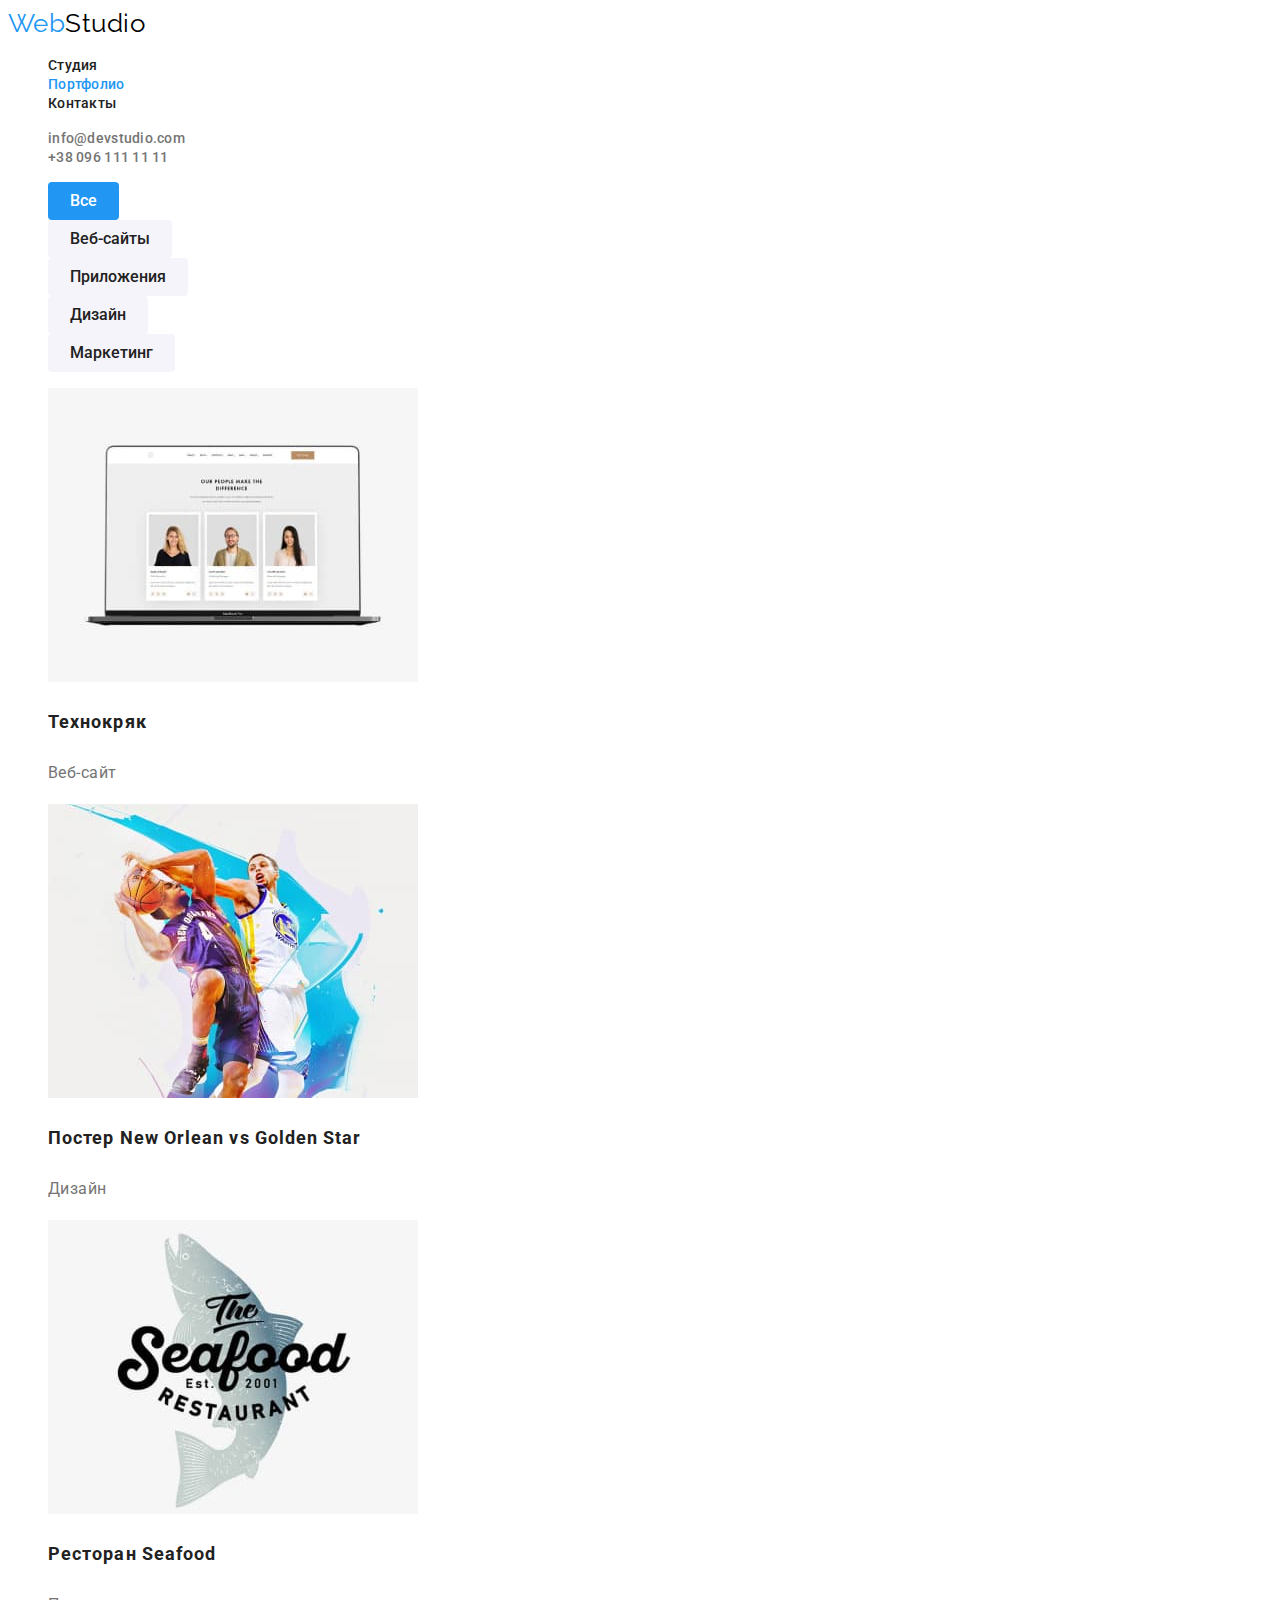
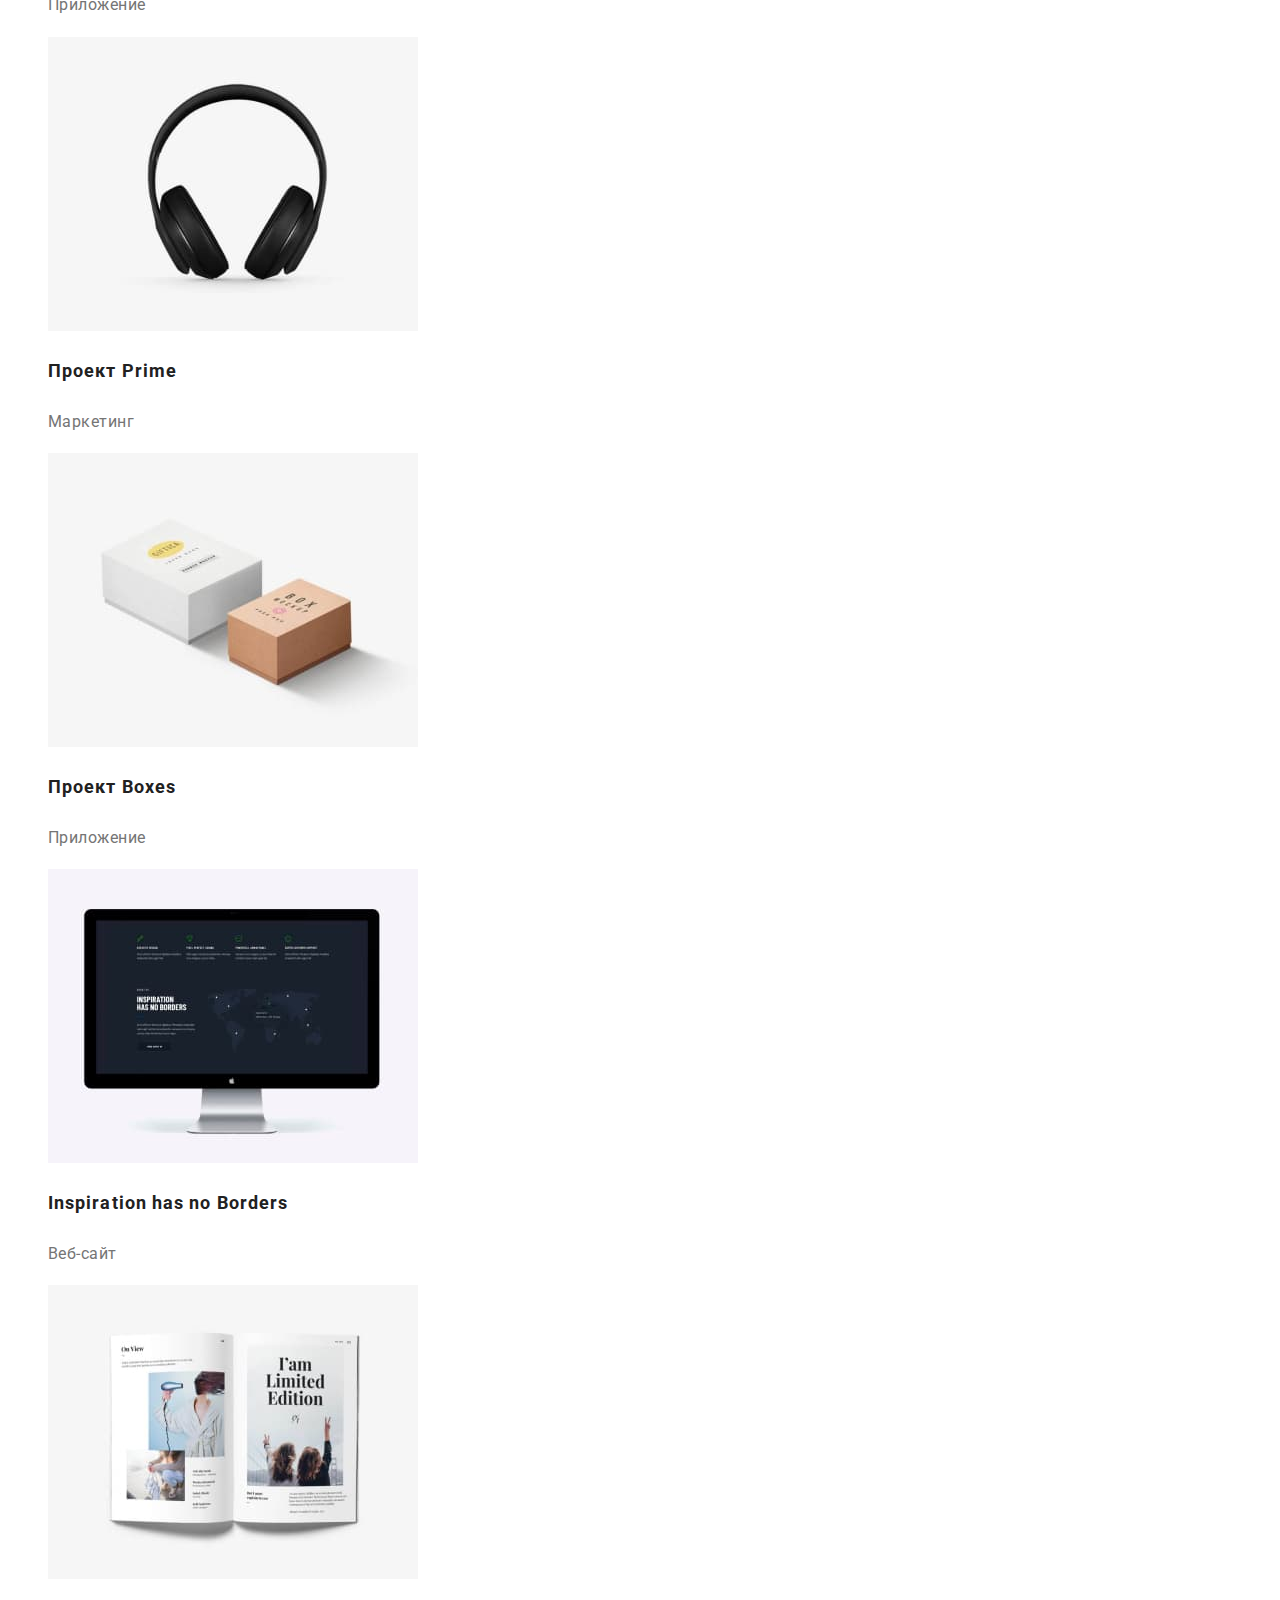
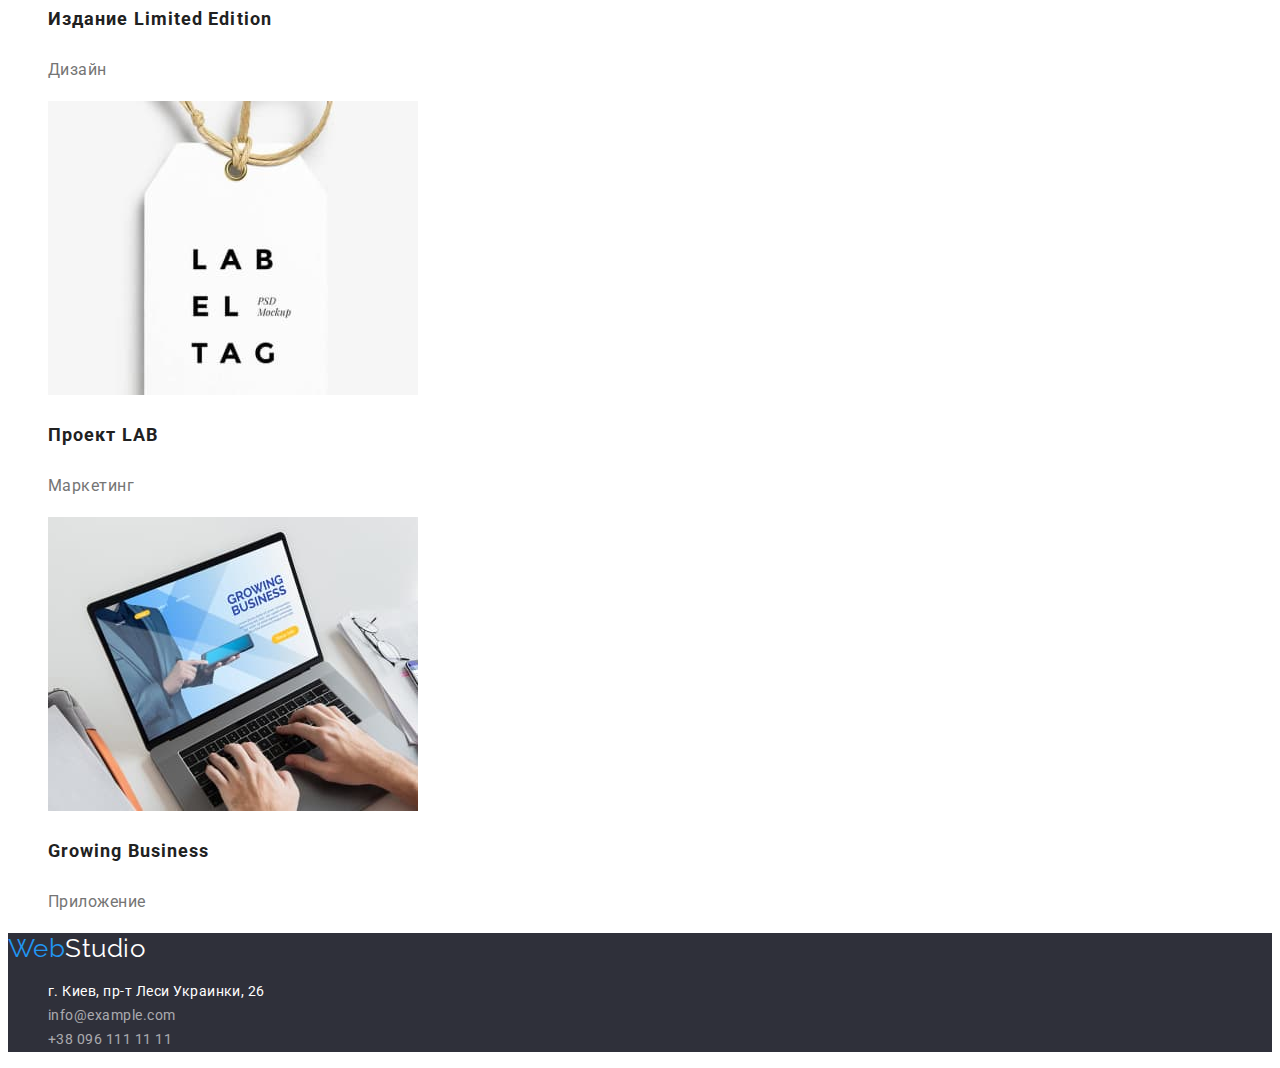
==== portfolio.html @ 4c41db7e "Initial commit" ====
<!DOCTYPE html>
<html lang="ru">
<head>
    <meta charset="UTF-8">
    <meta http-equiv="X-UA-Compatible" content="IE=edge">
    <meta name="viewport" content="width=device-width, initial-scale=1.0">
    <title>WebStudio</title>
    <link href="https://fonts.googleapis.com/css2?family=Raleway:wght@700&family=Roboto:wght@400;500;700&display=swap" rel="stylesheet">
    <link rel="stylesheet" href="./css/styles.css">
</head>
<body>
        <header class="header">
            <nav>
                <a href="./index.html" class="logo"><span class="accent">Web</span>Studio</a>
                <ul class="site-nav list">
                    <li>
                        <a href="./index.html" class="link">Студия</a>
                    </li>
                    <li>
                        <a href="./portfolio.html" class="link current">Портфолио</a>
                    </li>
                    <li>
                        <a href="/" class="link">Контакты</a>
                    </li>
                </ul>
            </nav>
            <ul class="contacts list">
                <li>
                    <a href="mailto:info@devstudio.com" class="link">info@devstudio.com</a>
                </li>
                <li>
                    <a href="tel:+380961111111" class="link">+38 096 111 11 11</a>
                </li>
            </ul>
        </header>
        <main>
            <section class="section-portf">
                <h1 class="visually-hidden">Меню</h1>
                <ul class="button-menu">
                    <li>
                        <button type="button" class="button-potrf active">Все</button>
                    </li>
                    <li>
                        <button type="button" class="button-potrf">Веб-сайты</button>
                    </li>
                    <li>
                        <button type="button" class="button-potrf">Приложения</button>
                    </li>
                    <li>
                        <button type="button" class="button-potrf">Дизайн</button>
                    </li>
                    <li>
                        <button type="button" class="button-potrf">Маркетинг</button>
                    </li>     
                </ul>
                <ul class="content">
                    <li>
                        <img src="./images/P1.jpg" alt="ноутбук с веб-сайтом" width="370" height="294">
                        <h3 class="title">Технокряк</h3>
                        <p class="context">Веб-сайт</p>
                    </li>
                    <li>
                        <img src="./images/P2.jpg" alt="два баскетбольных игрока" width="370" height="294">
                        <h3 class="title">Постер New Orlean vs Golden Star</h3>
                        <p class="context">Дизайн</p>
                    </li>
                    <li>
                        <img src="./images/P3.jpg" alt="рыба" width="370" height="294">
                        <h3 class="title">Ресторан Seafood</h3>
                        <p class="context">Приложение</p>
                    </li>
                    <li>
                        <img src="./images/P4.jpg" alt="наушники" width="370" height="294">
                        <h3 class="title">Проект Prime</h3>
                        <p class="context">Маркетинг</p>
                    </li>
                    <li>
                        <img src="./images/P5.jpg" alt="коробки" width="370" height="294">
                        <h3 class="title">Проект Boxes</h3>
                        <p class="context">Приложение</p>
                    </li>
                    <li>
                        <img src="./images/P6.jpg" alt="монитор" width="370" height="294">
                        <h3 class="title">Inspiration has no Borders</h3>
                        <p class="context">Веб-сайт</p>
                    </li>
                    <li>
                        <img src="./images/P7.jpg" alt="журнал" width="370" height="294">
                        <h3 class="title">Издание Limited Edition</h3>
                        <p class="context">Дизайн</p>
                    </li>
                    <li>
                        <img src="./images/P8.jpg" alt="бирка" width="370" height="294">
                        <h3 class="title">Проект LAB</h3>
                        <p class="context">Маркетинг</p>
                    </li>
                    <li>
                        <img src="./images/P9.jpg" alt="ноутбук с веб-сайтом" width="370" height="294">
                        <h3 class="title">Growing Business</h3>
                        <p class="context">Приложение</p>
                    </li>
                </ul>
            </section>
        </main>
        <footer class="footer">
            <a href="./index.html" class="logo-white"><span class="accent">Web</span>Studio</a>
            <address class="address">
                <ul class="address-nav">
                    <li><a class="link-nav" href="https://bit.ly/3pXMvUd" target="_blank" rel="noopener noreferrer">г. Киев,
                            пр-т
                            Леси Украинки, 26</a></li>
                    <li><a class="link" href="mailto:info@devstudio.com">info@example.com</a></li>
                    <li><a class="link" href="tel:+380961111111">+38 096 111 11 11</a></li>
                </ul>
            </address>
        </footer>
</body>
</html>
---- css/styles.css ----
:root {
    --primary-text-color: #757575;
    --title-text-color: #212121;
    --accent-color: #2196F3;
    --button-hover-color: #188CE8;
    --primary-white-color: #FFFFFF;
    --secondary-white-color: #F5F4FA;
    --address-link-color: rgba(255, 255, 255, 0.6);
    --logo-color: #000000;
    --herofooter-bg-color: #2F303A;

    }

body {
    font-family: Roboto, sans-serif;
    letter-spacing: 0.03em;
    color: var(--primary-text-color);
    background-color: var(--primary-white-color);
}

a {
    text-decoration: none;
}

ul {
    list-style: none;
}

.visually-hidden {
    position: absolute;
    width: 1px;
    height: 1px;
    margin: -1px;
    border: 0;
    padding: 0;
    white-space: nowrap;
    clip-path: inset(100%);
    clip: rect(0 0 0 0);
    overflow: hidden;
}

.accent {
    color: var(--accent-color);
}

.logo {
    font-family: Raleway;
    font-size: 26px;
    line-height: 1.19;
    color: var(--logo-color);
}

.logo-white {
    font-family: Raleway;
    font-size: 26px;
    line-height: 1.19;
    color: var(--primary-white-color);
}

.site-nav .link {
    font-weight: 500;
    font-size: 14px;
    line-height: 1.14;
    letter-spacing: 0.02em;
    color: var(--title-text-color);
}

.site-nav .link:hover,
.site-nav .link:focus,
.contacts .link:hover,
.contacts .link:focus,
.address-nav .link:hover,
.address-nav .link:focus {
    color: var(--accent-color);
}

.site-nav .link.current {
    color: var(--accent-color);
}

.contacts .link {
    font-weight: 500;
    font-size: 14px;
    line-height: 1.14;
    letter-spacing: 0.02em;
    color: var(--primary-text-color);
}

.hero {
    background-color: var(--herofooter-bg-color);
}

.hero-title {
    font-weight: 900;
    font-size: 44px;
    line-height: 1.36;
    text-align: center;
    letter-spacing: 0.06em;
    text-transform: uppercase;
    color: var(--primary-white-color);
}

.button {
    font-family: inherit;
    font-weight: 700;
    font-size: 16px;
    line-height: 1.88;
    text-align: center;
    letter-spacing: 0.06em;
    color: var(--primary-white-color);
    background-color: var(--accent-color);
    padding: 10px 32px;
    border-radius: 4px;
    border: none;
    cursor: pointer;
}

.button:hover {
    color: var(--primary-white-color);
    background-color: var(--button-hover-color);
}

.peculiarities .title {
    font-size: 14px;
    line-height: 1.14;
    text-transform: uppercase;
    color: var(--title-text-color);
}

.text {
    font-size: 14px;
    line-height: 1.71;
}

.section-title,
.team-title {
    font-size: 36px;
    line-height: 1.17;
    text-align: center;
    color: var(--title-text-color);
}

.team {
background-color: var(--secondary-white-color);
}

.work-list .title {
    font-weight: 500;
    font-size: 16px;
    line-height: 1.19;
    color: var(--title-text-color);
}

.team-text {
    font-size: 16px;
    line-height: 1.19;
}

.footer {
    background-color: var(--herofooter-bg-color);
}

.address-nav .link-nav {
    font-style: normal;
    font-size: 14px;
    line-height: 1.71;
    color: var(--primary-white-color);
}

.address-nav .link {
    font-style: normal;
    font-size: 14px;
    line-height: 1.71;
    color: var(--address-link-color);
}

/* Стили портфолио */

.button-potrf {
    font-family: inherit;
    font-weight: 500;
    font-size: 16px;
    line-height: 1.63;
    text-align: center;
    color: var(--title-text-color);
    background-color: var(--secondary-white-color);
    padding: 6px 22px;
    border-radius: 4px;
    border: none;
    cursor: pointer
}

.button-menu .button-potrf.active,
.button-potrf:hover,
.button-potrf:focus {
    color: var(--primary-white-color);
    background-color: var(--accent-color);
}

.content .title {
    font-size: 18px;
    line-height: 2;
    letter-spacing: 0.06em;
    color: var(--title-text-color);
}

.context {
    font-size: 16px;
    line-height: 1.88;
}
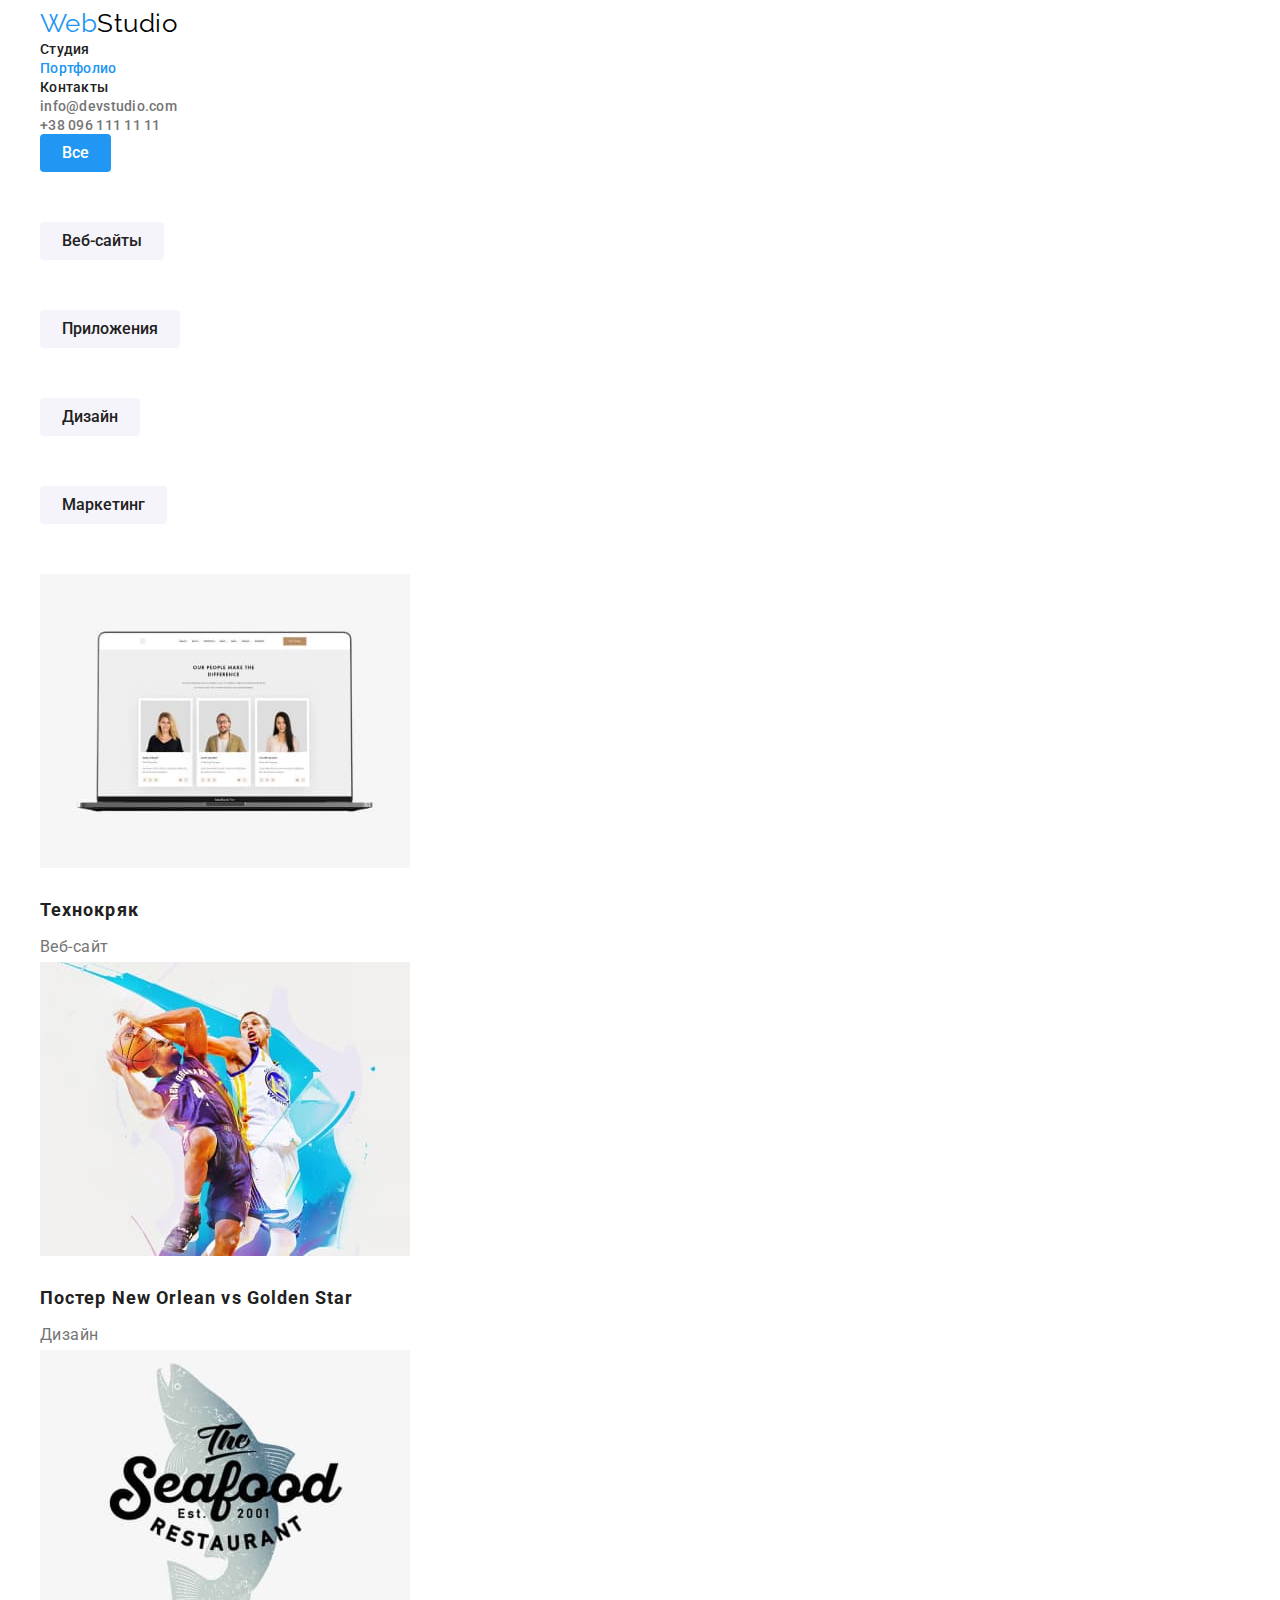
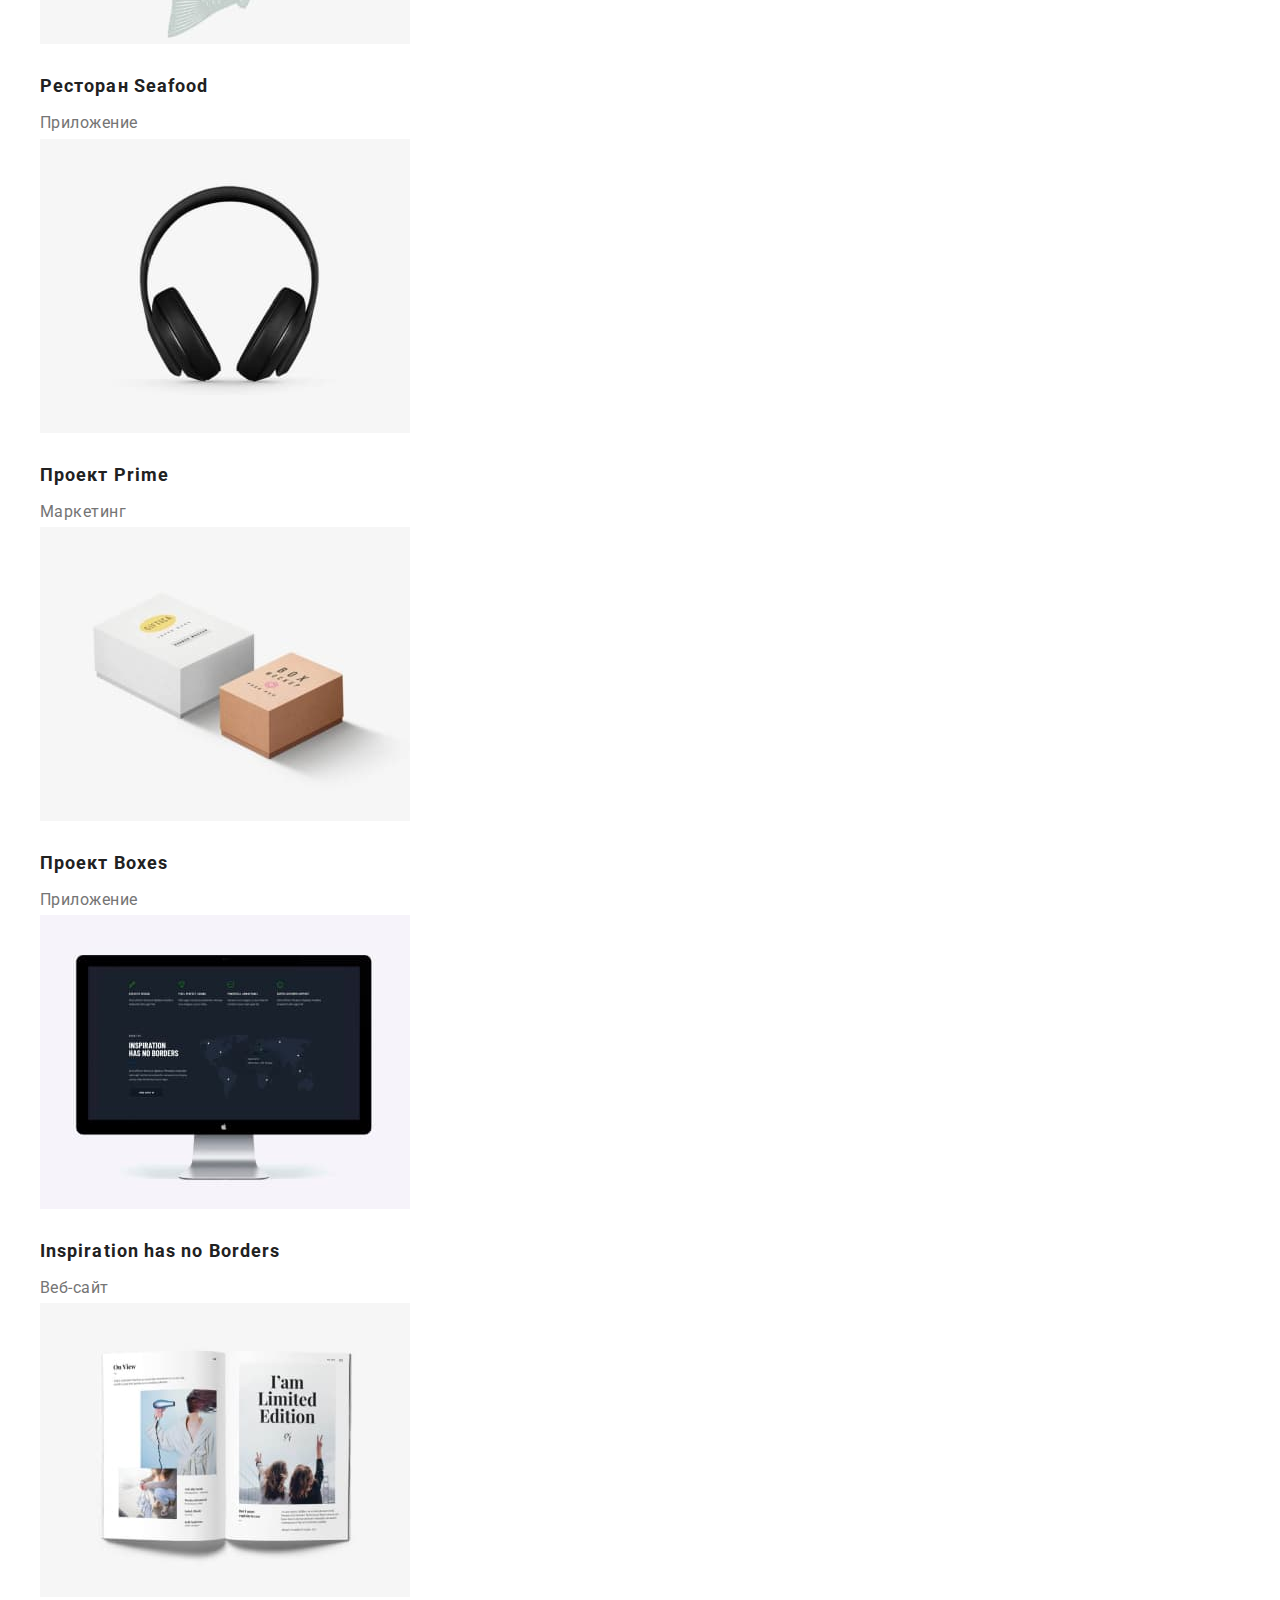
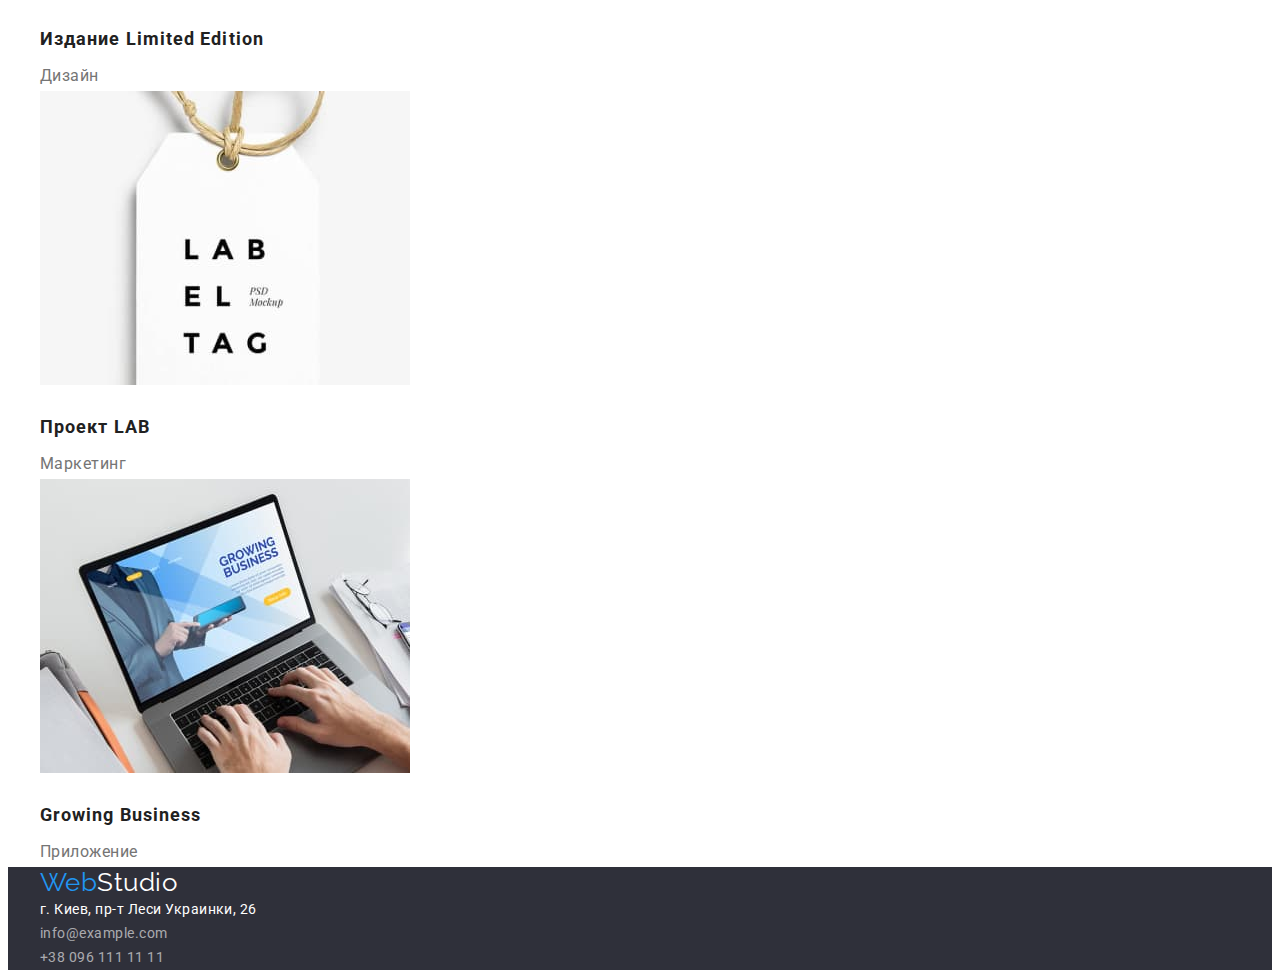
==== commit 36832e3c: "Контейнер, маджін" ====
--- a/portfolio.html
+++ b/portfolio.html
@@ -6,10 +6,14 @@
     <meta name="viewport" content="width=device-width, initial-scale=1.0">
     <title>WebStudio</title>
     <link href="https://fonts.googleapis.com/css2?family=Raleway:wght@700&family=Roboto:wght@400;500;700&display=swap" rel="stylesheet">
+    <link rel="stylesheet" href="https://cdnjs.cloudflare.com/ajax/libs/modern-normalize/1.1.0/modern-normalize.min.css"
+        integrity="sha512-wpPYUAdjBVSE4KJnH1VR1HeZfpl1ub8YT/NKx4PuQ5NmX2tKuGu6U/JRp5y+Y8XG2tV+wKQpNHVUX03MfMFn9Q=="
+        crossorigin="anonymous" referrerpolicy="no-referrer" />
     <link rel="stylesheet" href="./css/styles.css">
 </head>
 <body>
-        <header class="header">
+    <header class="header">
+        <div class="countainer">
             <nav>
                 <a href="./index.html" class="logo"><span class="accent">Web</span>Studio</a>
                 <ul class="site-nav list">
@@ -32,8 +36,10 @@
                     <a href="tel:+380961111111" class="link">+38 096 111 11 11</a>
                 </li>
             </ul>
-        </header>
-        <main>
+        </div>
+    </header>
+    <main>
+        <div class="countainer">
             <section class="section-portf">
                 <h1 class="visually-hidden">Меню</h1>
                 <ul class="button-menu">
@@ -51,7 +57,7 @@
                     </li>
                     <li>
                         <button type="button" class="button-potrf">Маркетинг</button>
-                    </li>     
+                    </li>
                 </ul>
                 <ul class="content">
                     <li>
@@ -101,8 +107,10 @@
                     </li>
                 </ul>
             </section>
-        </main>
-        <footer class="footer">
+        </div>
+    </main>
+    <footer class="footer">
+        <div class="countainer">
             <a href="./index.html" class="logo-white"><span class="accent">Web</span>Studio</a>
             <address class="address">
                 <ul class="address-nav">
@@ -113,6 +121,7 @@
                     <li><a class="link" href="tel:+380961111111">+38 096 111 11 11</a></li>
                 </ul>
             </address>
-        </footer>
+        </div>
+    </footer>
 </body>
 </html>--- a/css/styles.css
+++ b/css/styles.css
@@ -23,6 +23,8 @@
 }
 
 ul {
+    margin: 0;
+    padding: 0;
     list-style: none;
 }
 
@@ -43,6 +45,18 @@
     color: var(--accent-color);
 }
 
+.header {
+    border-bottom: 1px;
+    border-color: #ececec;
+}
+
+.countainer {
+    width: 1200px;
+    padding-left: 15px;
+    padding-right: 15px;
+    margin: 0 auto;
+}
+
 .logo {
     font-family: Raleway;
     font-size: 26px;
@@ -87,14 +101,16 @@
 }
 
 .hero {
+    text-align: center;
     background-color: var(--herofooter-bg-color);
 }
 
 .hero-title {
+    margin-top: 0;
+    margin-bottom: 30px;
     font-weight: 900;
     font-size: 44px;
     line-height: 1.36;
-    text-align: center;
     letter-spacing: 0.06em;
     text-transform: uppercase;
     color: var(--primary-white-color);
@@ -121,6 +137,8 @@
 }
 
 .peculiarities .title {
+    margin-top: 0;
+    margin-bottom: 10px;
     font-size: 14px;
     line-height: 1.14;
     text-transform: uppercase;
@@ -128,12 +146,16 @@
 }
 
 .text {
+    margin-top: 0;
+    margin-bottom: 0;
     font-size: 14px;
     line-height: 1.71;
 }
 
 .section-title,
 .team-title {
+    margin-top: 0;
+    margin-bottom: 50px;
     font-size: 36px;
     line-height: 1.17;
     text-align: center;
@@ -145,6 +167,8 @@
 }
 
 .work-list .title {
+    margin-top: 30px;
+    margin-bottom: 10px;
     font-weight: 500;
     font-size: 16px;
     line-height: 1.19;
@@ -152,6 +176,8 @@
 }
 
 .team-text {
+    margin-top: 0;
+    margin-bottom: 0;
     font-size: 16px;
     line-height: 1.19;
 }
@@ -177,6 +203,8 @@
 /* Стили портфолио */
 
 .button-potrf {
+    margin-top: 0;
+    margin-bottom: 50px;
     font-family: inherit;
     font-weight: 500;
     font-size: 16px;
@@ -198,6 +226,8 @@
 }
 
 .content .title {
+    margin-top: 20px;
+    margin-bottom: 4px;
     font-size: 18px;
     line-height: 2;
     letter-spacing: 0.06em;
@@ -205,6 +235,8 @@
 }
 
 .context {
+    margin-top: 0;
+    margin-bottom: 0;
     font-size: 16px;
     line-height: 1.88;
 }
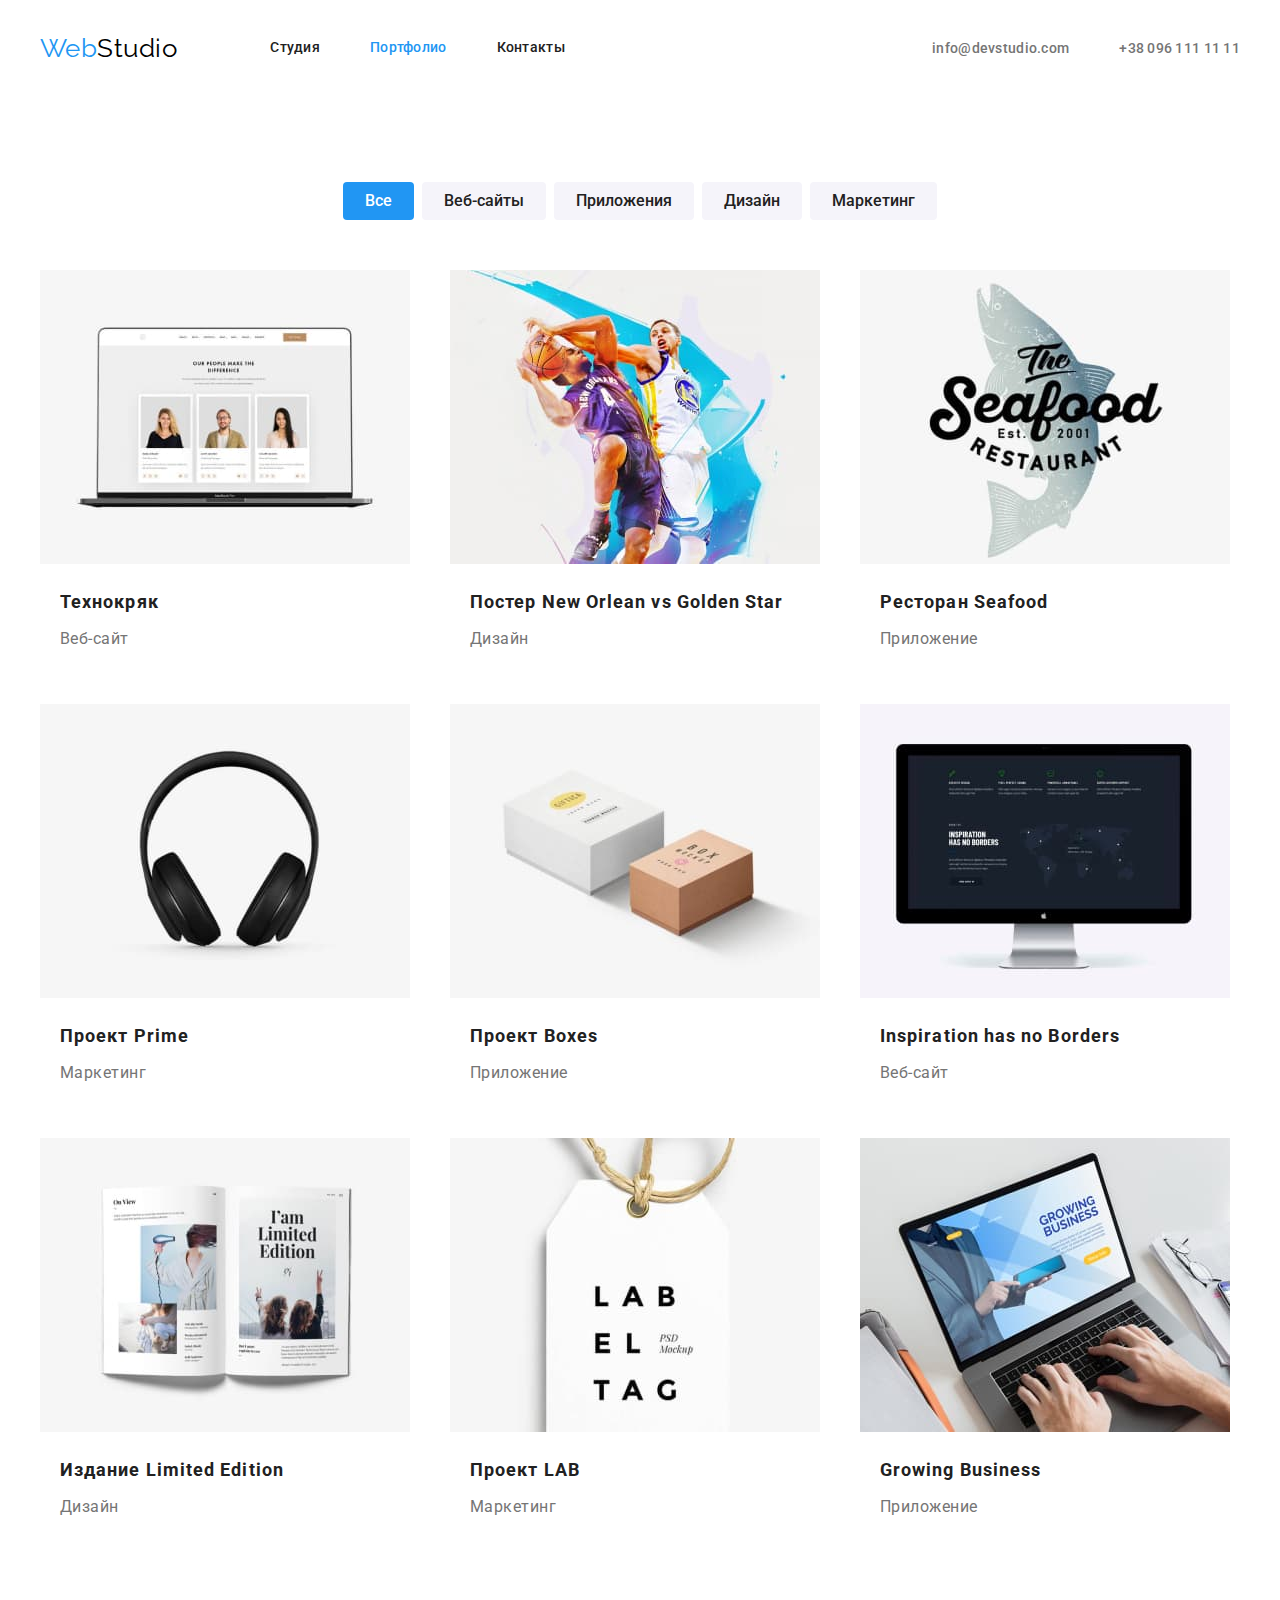
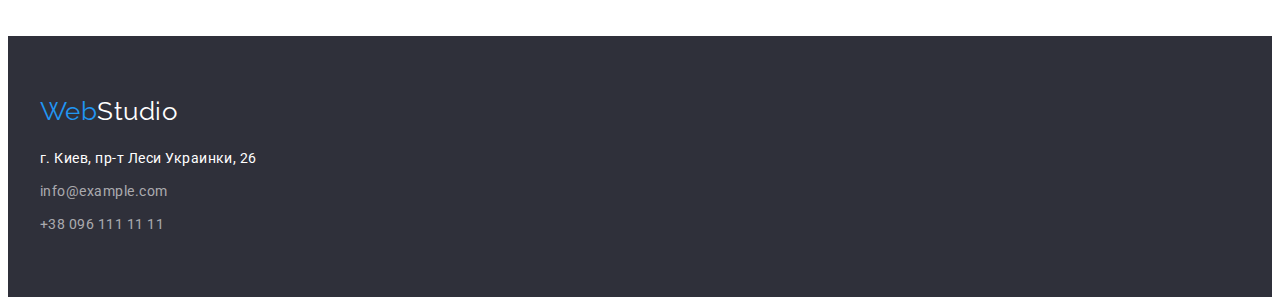
==== commit ad15cc3c: "ДЗ-3" ====
--- a/portfolio.html
+++ b/portfolio.html
@@ -13,26 +13,28 @@
 </head>
 <body>
     <header class="header">
-        <div class="countainer">
-            <nav>
-                <a href="./index.html" class="logo"><span class="accent">Web</span>Studio</a>
-                <ul class="site-nav list">
-                    <li>
+        <div class="countainer main-nav">
+            <nav class="main-nav">
+                <a href="./index.html" class="logo">
+                    <span class="accent">Web</span>Studio
+                </a>
+                <ul class="site-nav">
+                    <li class="item">
                         <a href="./index.html" class="link">Студия</a>
                     </li>
-                    <li>
+                    <li class="item">
                         <a href="./portfolio.html" class="link current">Портфолио</a>
                     </li>
-                    <li>
+                    <li class="item">
                         <a href="/" class="link">Контакты</a>
                     </li>
                 </ul>
             </nav>
-            <ul class="contacts list">
-                <li>
+            <ul class="contacts">
+                <li class="item">
                     <a href="mailto:info@devstudio.com" class="link">info@devstudio.com</a>
                 </li>
-                <li>
+                <li class="item">
                     <a href="tel:+380961111111" class="link">+38 096 111 11 11</a>
                 </li>
             </ul>
@@ -40,85 +42,139 @@
     </header>
     <main>
         <div class="countainer">
-            <section class="section-portf">
+            <section class="section portf">
                 <h1 class="visually-hidden">Меню</h1>
                 <ul class="button-menu">
-                    <li>
+                    <li class="item">
                         <button type="button" class="button-potrf active">Все</button>
                     </li>
-                    <li>
+                    <li class="item">
                         <button type="button" class="button-potrf">Веб-сайты</button>
                     </li>
-                    <li>
+                    <li class="item">
                         <button type="button" class="button-potrf">Приложения</button>
                     </li>
-                    <li>
+                    <li class="item">
                         <button type="button" class="button-potrf">Дизайн</button>
                     </li>
-                    <li>
+                    <li class="item">
                         <button type="button" class="button-potrf">Маркетинг</button>
                     </li>
                 </ul>
                 <ul class="content">
-                    <li>
-                        <img src="./images/P1.jpg" alt="ноутбук с веб-сайтом" width="370" height="294">
-                        <h3 class="title">Технокряк</h3>
-                        <p class="context">Веб-сайт</p>
+                    <li class="item">
+                        <article class="card-portf">
+                            <div class="card-thumb">
+                                <img src="./images/P1.jpg" alt="ноутбук с веб-сайтом" width="370" height="294">
+                            </div>
+                            <div class="card-context">
+                                <h3 class="title">Технокряк</h3>
+                                <p class="context">Веб-сайт</p>
+                            </div>
+                        </article>
                     </li>
-                    <li>
-                        <img src="./images/P2.jpg" alt="два баскетбольных игрока" width="370" height="294">
-                        <h3 class="title">Постер New Orlean vs Golden Star</h3>
-                        <p class="context">Дизайн</p>
+                    <li class="item">
+                        <article class="card-portf">
+                            <div class="card-thumb">
+                                <img src="./images/P2.jpg" alt="два баскетбольных игрока" width="370" height="294">
+                            </div>
+                            <div class="card-context">
+                                <h3 class="title">Постер New Orlean vs Golden Star</h3>
+                                <p class="context">Дизайн</p>
+                            </div>
+                        </article>
                     </li>
-                    <li>
-                        <img src="./images/P3.jpg" alt="рыба" width="370" height="294">
-                        <h3 class="title">Ресторан Seafood</h3>
-                        <p class="context">Приложение</p>
+                    <li class="item">
+                        <article class="card-portf">
+                            <div class="card-thumb">
+                                <img src="./images/P3.jpg" alt="рыба" width="370" height="294">
+                            </div>
+                            <div class="card-context">
+                                <h3 class="title">Ресторан Seafood</h3>
+                                <p class="context">Приложение</p>
+                            </div>
+                        </article>
                     </li>
-                    <li>
-                        <img src="./images/P4.jpg" alt="наушники" width="370" height="294">
-                        <h3 class="title">Проект Prime</h3>
-                        <p class="context">Маркетинг</p>
+                    <li class="item">
+                        <article class="card-portf">
+                            <div class="card-thumb">
+                                <img src="./images/P4.jpg" alt="наушники" width="370" height="294">
+                            </div>
+                            <div class="card-context">
+                                <h3 class="title">Проект Prime</h3>
+                                <p class="context">Маркетинг</p>
+                            </div>
+                        </article>
                     </li>
-                    <li>
-                        <img src="./images/P5.jpg" alt="коробки" width="370" height="294">
-                        <h3 class="title">Проект Boxes</h3>
-                        <p class="context">Приложение</p>
+                    <li class="item">
+                        <article class="card-portf">
+                            <div class="card-thumb">
+                                <img src="./images/P5.jpg" alt="коробки" width="370" height="294">
+                            </div>
+                            <div class="card-context">
+                                <h3 class="title">Проект Boxes</h3>
+                                <p class="context">Приложение</p>
+                            </div>
+                        </article>
                     </li>
-                    <li>
-                        <img src="./images/P6.jpg" alt="монитор" width="370" height="294">
-                        <h3 class="title">Inspiration has no Borders</h3>
-                        <p class="context">Веб-сайт</p>
+                    <li class="item">
+                        <article class="card-portf">
+                            <div class="card-thumb">
+                                <img src="./images/P6.jpg" alt="монитор" width="370" height="294">
+                            </div>
+                            <div class="card-context">
+                                <h3 class="title">Inspiration has no Borders</h3>
+                                <p class="context">Веб-сайт</p>
+                            </div>
+                        </article>
                     </li>
-                    <li>
-                        <img src="./images/P7.jpg" alt="журнал" width="370" height="294">
-                        <h3 class="title">Издание Limited Edition</h3>
-                        <p class="context">Дизайн</p>
+                    <li class="item">
+                        <article class="card-portf">
+                            <div class="card-thumb">
+                                <img src="./images/P7.jpg" alt="журнал" width="370" height="294">
+                            </div>
+                            <div class="card-context">
+                                <h3 class="title">Издание Limited Edition</h3>
+                                <p class="context">Дизайн</p>
+                            </div>
+                        </article>
                     </li>
-                    <li>
-                        <img src="./images/P8.jpg" alt="бирка" width="370" height="294">
-                        <h3 class="title">Проект LAB</h3>
-                        <p class="context">Маркетинг</p>
+                    <li class="item">
+                        <article class="card-portf">
+                            <div class="card-thumb">
+                                <img src="./images/P8.jpg" alt="бирка" width="370" height="294">
+                            </div>
+                            <div class="card-context">
+                                <h3 class="title">Проект LAB</h3>
+                                <p class="context">Маркетинг</p>
+                            </div>
+                        </article>
                     </li>
-                    <li>
-                        <img src="./images/P9.jpg" alt="ноутбук с веб-сайтом" width="370" height="294">
-                        <h3 class="title">Growing Business</h3>
-                        <p class="context">Приложение</p>
+                    <li class="item">
+                        <article class="card-portf">
+                            <div class="card-thumb">
+                                <img src="./images/P9.jpg" alt="ноутбук с веб-сайтом" width="370" height="294">
+                            </div>
+                            <div class="card-context">
+                                <h3 class="title">Growing Business</h3>
+                                <p class="context">Приложение</p>
+                            </div>
+                        </article>
                     </li>
                 </ul>
             </section>
         </div>
     </main>
     <footer class="footer">
-        <div class="countainer">
+        <div class="countainer address">
             <a href="./index.html" class="logo-white"><span class="accent">Web</span>Studio</a>
             <address class="address">
                 <ul class="address-nav">
-                    <li><a class="link-nav" href="https://bit.ly/3pXMvUd" target="_blank" rel="noopener noreferrer">г. Киев,
-                            пр-т
+                    <li class="item"><a class="link-nav" href="https://bit.ly/3pXMvUd" target="_blank"
+                            rel="noopener noreferrer">г. Киев, пр-т
                             Леси Украинки, 26</a></li>
-                    <li><a class="link" href="mailto:info@devstudio.com">info@example.com</a></li>
-                    <li><a class="link" href="tel:+380961111111">+38 096 111 11 11</a></li>
+                    <li class="item"><a class="link" href="mailto:info@devstudio.com">info@example.com</a></li>
+                    <li class="item"><a class="link" href="tel:+380961111111">+38 096 111 11 11</a></li>
                 </ul>
             </address>
         </div>
--- a/css/styles.css
+++ b/css/styles.css
@@ -65,18 +65,37 @@
 }
 
 .logo-white {
+    display: block;
+    margin-bottom: 20px;
     font-family: Raleway;
     font-size: 26px;
     line-height: 1.19;
     color: var(--primary-white-color);
 }
 
+.main-nav {
+    display: flex;
+    align-items: center;
+}
+
+.site-nav {
+    display: flex;
+    margin-left: 93px;
+}
+
 .site-nav .link {
+    display: block;
+    padding-top: 32px;
+    padding-bottom: 32px;
     font-weight: 500;
     font-size: 14px;
     line-height: 1.14;
     letter-spacing: 0.02em;
     color: var(--title-text-color);
+}
+
+.site-nav .item + .item {
+    margin-left: 50px;
 }
 
 .site-nav .link:hover,
@@ -92,6 +111,11 @@
     color: var(--accent-color);
 }
 
+.contacts {
+    display: flex;
+    margin-left: auto;
+}
+
 .contacts .link {
     font-weight: 500;
     font-size: 14px;
@@ -100,7 +124,18 @@
     color: var(--primary-text-color);
 }
 
+.contacts .item + .item {
+    margin-left: 50px;
+}
+
+img {
+    display: block;
+    max-width: 100%;
+    height: auto;
+}
+
 .hero {
+    padding-bottom: 200px;
     text-align: center;
     background-color: var(--herofooter-bg-color);
 }
@@ -108,6 +143,7 @@
 .hero-title {
     margin-top: 0;
     margin-bottom: 30px;
+    padding-top: 200px;
     font-weight: 900;
     font-size: 44px;
     line-height: 1.36;
@@ -136,6 +172,20 @@
     background-color: var(--button-hover-color);
 }
 
+.section {
+    padding-top: 94px;
+    padding-bottom: 94px;
+}
+
+.peculiarities {
+    display: flex;
+    width: 270;
+}
+
+.peculiarities .item + .item {
+    margin-left: 30px;
+}
+
 .peculiarities .title {
     margin-top: 0;
     margin-bottom: 10px;
@@ -150,6 +200,19 @@
     margin-bottom: 0;
     font-size: 14px;
     line-height: 1.71;
+}
+
+.image {
+    padding-top: 0;
+}
+
+.picture {
+    display: flex;
+    width: 370;
+}
+
+.picture .item + .item {
+    margin-left: 30px;
 }
 
 .section-title,
@@ -162,12 +225,29 @@
     color: var(--title-text-color);
 }
 
-.team {
-background-color: var(--secondary-white-color);
+.section.team {    
+    background-color: var(--secondary-white-color); 
+}
+
+.work-list {
+    display: flex;
+    margin-left: -30px;
+    margin-top: -30px;
+}
+
+.work-list .item {
+    flex-basis: calc(100% / 4 - 30px);
+    margin-left: 30px;
+    margin-top: 30px;
+}
+
+.card-content {
+    padding: 30px;
+    text-align: center;
 }
 
 .work-list .title {
-    margin-top: 30px;
+    margin-top: 0;
     margin-bottom: 10px;
     font-weight: 500;
     font-size: 16px;
@@ -183,7 +263,13 @@
 }
 
 .footer {
+    padding-top: 60px;
+    padding-bottom: 60px;
     background-color: var(--herofooter-bg-color);
+}
+
+.address-nav .item+.item {
+    margin-top: 9px;
 }
 
 .address-nav .link-nav {
@@ -201,6 +287,15 @@
 }
 
 /* Стили портфолио */
+
+.button-menu {
+    display: flex;
+    justify-content: center;
+}
+
+.button-menu .item + .item {
+    margin-left: 8px;
+}
 
 .button-potrf {
     margin-top: 0;
@@ -226,7 +321,7 @@
 }
 
 .content .title {
-    margin-top: 20px;
+    margin-top: 0;
     margin-bottom: 4px;
     font-size: 18px;
     line-height: 2;
@@ -240,3 +335,22 @@
     font-size: 16px;
     line-height: 1.88;
 }
+
+.content {
+    display: flex;
+    flex-wrap: wrap;
+    margin-left: -30px;
+    margin-top: -30px;
+}
+
+.content .item {
+    flex-basis: calc(100% / 3 - 30px);
+    margin-left: 30px;
+    margin-top: 30px;
+}
+
+.card-context {
+    padding: 20px;
+}
+
+
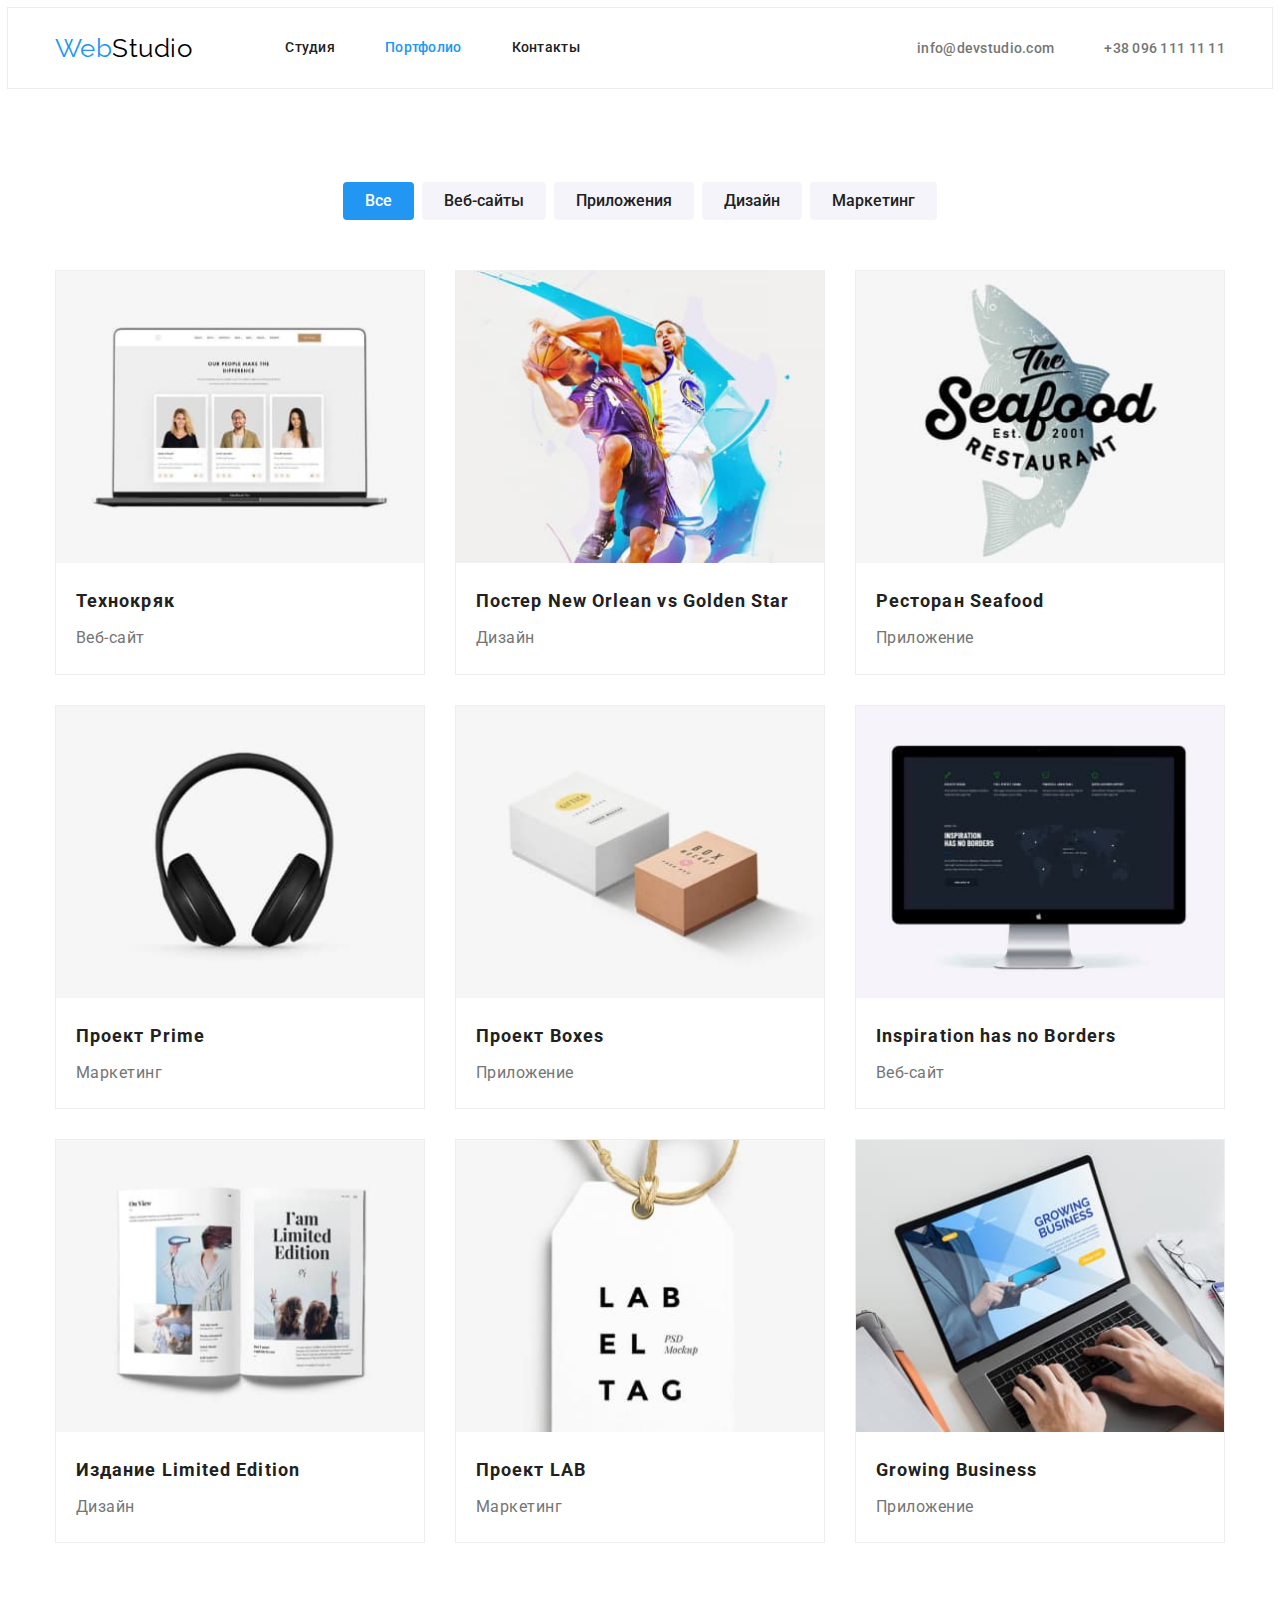
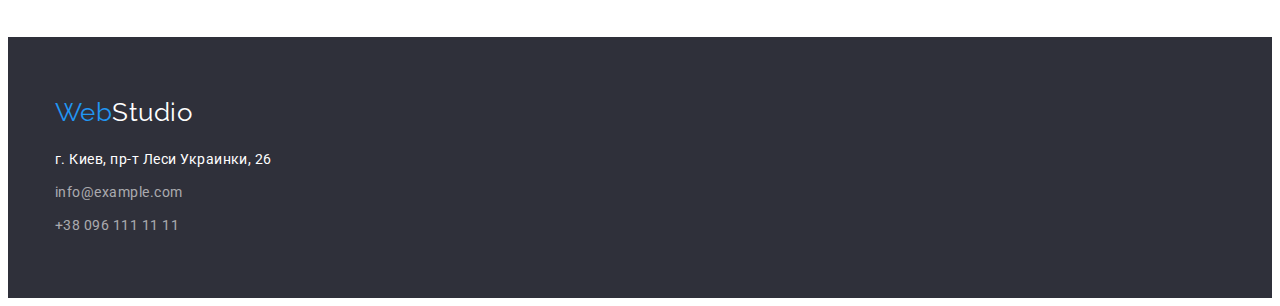
==== commit 8707760b: "Правки дз-3" ====
--- a/portfolio.html
+++ b/portfolio.html
@@ -13,7 +13,7 @@
 </head>
 <body>
     <header class="header">
-        <div class="countainer main-nav">
+        <div class="container main-nav">
             <nav class="main-nav">
                 <a href="./index.html" class="logo">
                     <span class="accent">Web</span>Studio
@@ -41,8 +41,8 @@
         </div>
     </header>
     <main>
-        <div class="countainer">
-            <section class="section portf">
+        <section class="section portf">
+            <div class="container">
                 <h1 class="visually-hidden">Меню</h1>
                 <ul class="button-menu">
                     <li class="item">
@@ -162,11 +162,11 @@
                         </article>
                     </li>
                 </ul>
-            </section>
-        </div>
+            </div>
+        </section>
     </main>
     <footer class="footer">
-        <div class="countainer address">
+        <div class="container address">
             <a href="./index.html" class="logo-white"><span class="accent">Web</span>Studio</a>
             <address class="address">
                 <ul class="address-nav">
--- a/css/styles.css
+++ b/css/styles.css
@@ -18,14 +18,30 @@
     background-color: var(--primary-white-color);
 }
 
+html {
+    box-sizing: border-box;
+}
+
+*,
+*::after,
+*::before {
+    box-sizing: inherit;
+}
+
 a {
     text-decoration: none;
+    color: inherit;
 }
 
 ul {
     margin: 0;
     padding: 0;
     list-style: none;
+}
+
+.section {
+    padding-top: 94px;
+    padding-bottom: 94px;
 }
 
 .visually-hidden {
@@ -46,11 +62,10 @@
 }
 
 .header {
-    border-bottom: 1px;
-    border-color: #ececec;
-}
-
-.countainer {
+    outline: 1px solid #ececec;
+}
+
+.container {
     width: 1200px;
     padding-left: 15px;
     padding-right: 15px;
@@ -117,6 +132,8 @@
 }
 
 .contacts .link {
+    padding-top: 32px;
+    padding-bottom: 32px;
     font-weight: 500;
     font-size: 14px;
     line-height: 1.14;
@@ -135,15 +152,17 @@
 }
 
 .hero {
-    padding-bottom: 200px;
+    padding: 200px 0;
     text-align: center;
     background-color: var(--herofooter-bg-color);
 }
 
 .hero-title {
+    width: 696px;
+    margin-left: auto;
+    margin-right: auto;
     margin-top: 0;
     margin-bottom: 30px;
-    padding-top: 200px;
     font-weight: 900;
     font-size: 44px;
     line-height: 1.36;
@@ -172,14 +191,12 @@
     background-color: var(--button-hover-color);
 }
 
-.section {
-    padding-top: 94px;
-    padding-bottom: 94px;
-}
-
 .peculiarities {
     display: flex;
-    width: 270;
+}
+
+.peculiarities .item {
+    width: 270px;
 }
 
 .peculiarities .item + .item {
@@ -239,6 +256,11 @@
     flex-basis: calc(100% / 4 - 30px);
     margin-left: 30px;
     margin-top: 30px;
+    background-color: var(--primary-white-color);
+    /* material shadow v1 */
+
+    box-shadow: 0px 1px 3px rgba(0, 0, 0, 0.12), 0px 1px 1px rgba(0, 0, 0, 0.14), 0px 2px 1px rgba(0, 0, 0, 0.2);
+    border-radius: 0px 0px 4px 4px;
 }
 
 .card-content {
@@ -291,6 +313,7 @@
 .button-menu {
     display: flex;
     justify-content: center;
+    margin-bottom: 50px;
 }
 
 .button-menu .item + .item {
@@ -299,7 +322,6 @@
 
 .button-potrf {
     margin-top: 0;
-    margin-bottom: 50px;
     font-family: inherit;
     font-weight: 500;
     font-size: 16px;
@@ -347,6 +369,8 @@
     flex-basis: calc(100% / 3 - 30px);
     margin-left: 30px;
     margin-top: 30px;
+    background-color: var(--primary-white-color);
+    border: 1px solid #eeeeee;
 }
 
 .card-context {
